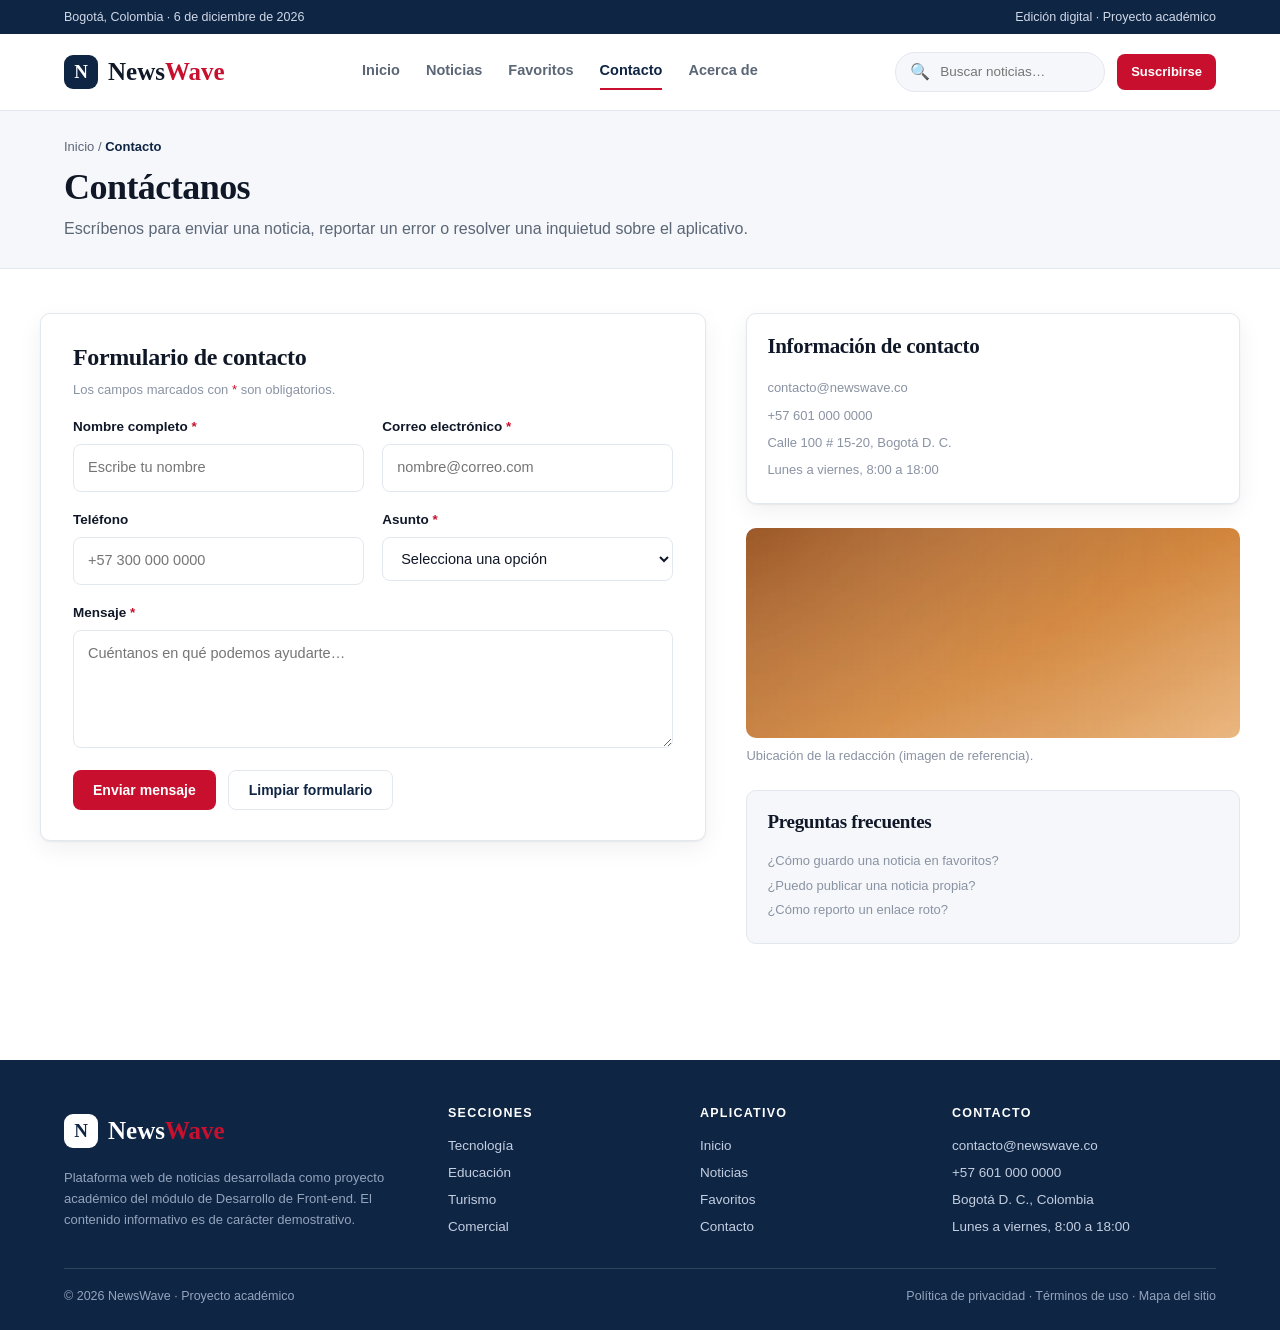
==== contacto.html @ b8cf6453 "Reorganiza la estructura del proyecto y el código JS - Mueve el contenido de newswave-main/ a la raí" ====
<!doctype html>
<html lang="es">
  <head>
    <meta charset="UTF-8" />
    <meta name="viewport" content="width=device-width, initial-scale=1.0" />
    <meta
      name="description"
      content="NewsWave, plataforma web de noticias desarrollada como proyecto academico del modulo de Desarrollo de Front-end."
    />
    <title>NewsWave | Contacto</title>
    <link rel="stylesheet" href="assets/css/styles.css" />
    <script src="data/noticias-respaldo.js" defer></script>
    <script src="assets/js/datos.js" defer></script>
    <script src="assets/js/layout.js" defer></script>
    <script src="assets/js/contacto.js" defer></script>
  </head>
  <body>
    <!-- ============================ Encabezado ============================ -->
    <div class="barra-superior">
      <div class="wrap">
        <span data-fecha-hoy>Bogotá, Colombia</span>
        <span>Edición digital &middot; Proyecto académico</span>
      </div>
    </div>

    <header class="cabecera">
      <div class="wrap">
        <a class="marca" href="index.html">
          <span class="marca__icono">N</span>
          <span class="marca__nombre">News<span>Wave</span></span>
        </a>

        <nav class="menu" id="menu-principal" aria-label="Menú principal">
          <a href="index.html">Inicio</a>
          <a href="noticias.html">Noticias</a>
          <a href="favoritos.html">Favoritos</a>
          <a href="contacto.html" class="activo">Contacto</a>
          <a href="acerca.html">Acerca de</a>
        </nav>

        <div class="acciones-cabecera">
          <form class="buscador-cabecera" role="search">
            <span aria-hidden="true">&#128269;</span>
            <input
              type="search"
              placeholder="Buscar noticias…"
              aria-label="Buscar noticias"
            />
          </form>
          <a
            class="boton boton--primario boton--pequeno boton-suscribirse"
            href="contacto.html"
            >Suscribirse</a
          >
          <button
            class="boton-menu"
            type="button"
            aria-expanded="false"
            aria-controls="menu-principal"
            aria-label="Abrir menú"
          >
            &#9776;
          </button>
        </div>
      </div>
    </header>

    <main>
      <div class="barra-contexto">
        <div class="wrap">
          <p class="ruta">
            <a href="index.html">Inicio</a> / <strong>Contacto</strong>
          </p>
          <h1>Contáctanos</h1>
          <p class="entradilla mt-8">
            Escríbenos para enviar una noticia, reportar un error o resolver una
            inquietud sobre el aplicativo.
          </p>
        </div>
      </div>

      <div class="wrap contacto">
        <form class="formulario" id="formulario-contacto" novalidate>
          <h2 style="font-size: 24px">Formulario de contacto</h2>
          <p class="meta mt-8">
            Los campos marcados con <span style="color: var(--red)">*</span> son
            obligatorios.
          </p>

          <div class="formulario__fila">
            <div class="campo">
              <label for="nombre"
                >Nombre completo <span class="obligatorio">*</span></label
              >
              <input
                type="text"
                id="nombre"
                name="nombre"
                placeholder="Escribe tu nombre"
              />
            </div>
            <div class="campo">
              <label for="correo"
                >Correo electrónico <span class="obligatorio">*</span></label
              >
              <input
                type="email"
                id="correo"
                name="correo"
                placeholder="nombre@correo.com"
              />
            </div>
          </div>

          <div class="formulario__fila">
            <div class="campo">
              <label for="telefono">Teléfono</label>
              <input
                type="tel"
                id="telefono"
                name="telefono"
                placeholder="+57 300 000 0000"
              />
            </div>
            <div class="campo">
              <label for="asunto"
                >Asunto <span class="obligatorio">*</span></label
              >
              <select id="asunto" name="asunto">
                <option value="">Selecciona una opción</option>
                <option>Enviar una noticia</option>
                <option>Reportar un error</option>
                <option>Sugerencias</option>
                <option>Otro</option>
              </select>
            </div>
          </div>

          <div class="campo" style="margin-top: 18px">
            <label for="mensaje"
              >Mensaje <span class="obligatorio">*</span></label
            >
            <textarea
              id="mensaje"
              name="mensaje"
              placeholder="Cuéntanos en qué podemos ayudarte…"
            ></textarea>
          </div>

          <div class="formulario__acciones">
            <button class="boton boton--primario" type="submit">
              Enviar mensaje
            </button>
            <button class="boton boton--claro" type="reset">
              Limpiar formulario
            </button>
          </div>

        </form>

        <div>
          <div class="panel">
            <h3 style="font-size: 21px">Información de contacto</h3>
            <p class="meta mt-16" style="line-height: 2.1">
              contacto@newswave.co<br />
              +57 601 000 0000<br />
              Calle 100 # 15-20, Bogotá D. C.<br />
              Lunes a viernes, 8:00 a 18:00
            </p>
          </div>
          <img
            class="mapa mt-24"
            src="assets/img/noticia-03.jpg"
            alt="Ubicación de la redacción"
          />
          <p class="meta mt-8">
            Ubicación de la redacción (imagen de referencia).
          </p>
          <div class="panel panel--suave mt-24">
            <h3 style="font-size: 19px">Preguntas frecuentes</h3>
            <p class="meta mt-16" style="line-height: 1.9">
              ¿Cómo guardo una noticia en favoritos?<br />
              ¿Puedo publicar una noticia propia?<br />
              ¿Cómo reporto un enlace roto?
            </p>
          </div>
        </div>
      </div>
    </main>

    <!-- ============================== Pie ================================ -->
    <footer class="pie">
      <div class="wrap">
        <div class="pie__columnas">
          <div>
            <a class="marca" href="index.html">
              <span class="marca__icono">N</span>
              <span class="marca__nombre">News<span>Wave</span></span>
            </a>
            <p class="pie__nota">
              Plataforma web de noticias desarrollada como proyecto académico
              del módulo de Desarrollo de Front-end. El contenido informativo es
              de carácter demostrativo.
            </p>
          </div>
          <div>
            <h3>Secciones</h3>
            <ul>
              <li>
                <a href="noticias.html?categoria=tecnologia">Tecnología</a>
              </li>
              <li><a href="noticias.html?categoria=educacion">Educación</a></li>
              <li><a href="noticias.html?categoria=turismo">Turismo</a></li>
              <li><a href="noticias.html?categoria=comercial">Comercial</a></li>
            </ul>
          </div>
          <div>
            <h3>Aplicativo</h3>
            <ul>
              <li><a href="index.html">Inicio</a></li>
              <li><a href="noticias.html">Noticias</a></li>
              <li><a href="favoritos.html">Favoritos</a></li>
              <li><a href="contacto.html">Contacto</a></li>
            </ul>
          </div>
          <div>
            <h3>Contacto</h3>
            <ul>
              <li>contacto@newswave.co</li>
              <li>+57 601 000 0000</li>
              <li>Bogotá D. C., Colombia</li>
              <li>Lunes a viernes, 8:00 a 18:00</li>
            </ul>
          </div>
        </div>
        <div class="pie__final">
          <span
            >&copy; <span data-anio>2026</span> NewsWave &middot; Proyecto
            académico</span
          >
          <span
            >Política de privacidad &middot; Términos de uso &middot; Mapa del
            sitio</span
          >
        </div>
      </div>
    </footer>
  </body>
</html>
---- assets/css/styles.css ----
/* ==========================================================================
   NewsWave - Hoja de estilos principal
   Proyecto academico | Modulo de Desarrollo de Front-end
   Entrega 2: prototipo funcional (HTML, CSS y JavaScript)

   Contenido:
   1. Variables y reset
   2. Utilidades
   3. Encabezado y menu
   4. Pie de pagina
   5. Componentes (botones, etiquetas, tarjetas, formularios)
   6. Vistas (inicio, noticias, detalle, favoritos, contacto, acerca)
   7. Diseno responsivo
   ========================================================================== */

/* -------------------------------------------------- 1. Variables y reset */
:root {
  --navy: #0f2544;
  --navy-700: #1b3963;
  --red: #c8102e;
  --ink: #101828;
  --muted: #5b6676;
  --line: #e3e7ee;
  --bg: #ffffff;
  --soft: #f5f7fa;
  --soft-2: #eef2f7;
  --ok: #1f7a46;
  --ok-bg: #eef9f2;
  --radius: 10px;
  --shadow: 0 1px 2px rgba(16, 24, 40, .06), 0 8px 24px rgba(16, 24, 40, .06);
  --sans: "Segoe UI", Roboto, "Helvetica Neue", Arial, sans-serif;
  --serif: Georgia, "Times New Roman", serif;
  --wrap: 1200px;
}

*,
*::before,
*::after { box-sizing: border-box; }

body,
h1, h2, h3, h4,
p, figure, ul, ol { margin: 0; padding: 0; }

ul { list-style: none; }

body {
  background: var(--bg);
  color: var(--ink);
  font-family: var(--sans);
  font-size: 16px;
  line-height: 1.5;
  -webkit-font-smoothing: antialiased;
}

img { max-width: 100%; display: block; }

a { color: inherit; }

h1, h2, h3 {
  font-family: var(--serif);
  letter-spacing: -.015em;
  line-height: 1.16;
  font-weight: 700;
}

/* -------------------------------------------------------- 2. Utilidades */
.wrap {
  max-width: var(--wrap);
  margin: 0 auto;
  padding: 0 24px;
}

.seccion { padding: 56px 0; }
.seccion--suave { background: var(--soft); }

.mt-8 { margin-top: 8px; }
.mt-16 { margin-top: 16px; }
.mt-24 { margin-top: 24px; }
.mt-40 { margin-top: 40px; }

.oculto { display: none !important; }

.visualmente-oculto {
  position: absolute;
  width: 1px; height: 1px;
  overflow: hidden;
  clip: rect(0 0 0 0);
  white-space: nowrap;
}

.antetitulo {
  font-size: 12px;
  font-weight: 700;
  letter-spacing: .12em;
  text-transform: uppercase;
  color: var(--red);
}

.entradilla {
  color: var(--muted);
  font-size: 16px;
  line-height: 1.6;
}

.meta {
  color: #8a93a3;
  font-size: 13px;
}

.encabezado-seccion {
  display: flex;
  align-items: flex-end;
  justify-content: space-between;
  gap: 16px;
  margin-bottom: 22px;
}

.encabezado-seccion h2 { font-size: 28px; }

.encabezado-seccion a {
  color: var(--navy);
  font-size: 14px;
  font-weight: 700;
  text-decoration: none;
  white-space: nowrap;
}

/* --------------------------------------------- 3. Encabezado y menu */
.barra-superior {
  background: var(--navy);
  color: #cfd9e8;
  font-size: 12.5px;
}

.barra-superior .wrap {
  display: flex;
  justify-content: space-between;
  align-items: center;
  gap: 12px;
  min-height: 34px;
}

.cabecera {
  background: #fff;
  border-bottom: 1px solid var(--line);
  position: sticky;
  top: 0;
  z-index: 20;
}

.cabecera .wrap {
  display: flex;
  align-items: center;
  justify-content: space-between;
  gap: 20px;
  min-height: 76px;
}

.marca {
  display: flex;
  align-items: center;
  gap: 10px;
  text-decoration: none;
  color: var(--ink);
}

.marca__icono {
  width: 34px; height: 34px;
  border-radius: 9px;
  background: var(--navy);
  color: #fff;
  display: flex;
  align-items: center;
  justify-content: center;
  font-family: var(--serif);
  font-weight: 700;
  font-size: 19px;
}

.marca__nombre {
  font-family: var(--serif);
  font-size: 25px;
  font-weight: 700;
}

.marca__nombre span { color: var(--red); }

.menu {
  display: flex;
  gap: 26px;
}

.menu a {
  text-decoration: none;
  color: var(--muted);
  font-size: 14.5px;
  font-weight: 700;
  padding: 6px 0;
  border-bottom: 2px solid transparent;
}

.menu a:hover { color: var(--navy); }

.menu a.activo {
  color: var(--navy);
  border-bottom-color: var(--red);
}

.acciones-cabecera {
  display: flex;
  align-items: center;
  gap: 12px;
}

.buscador-cabecera {
  display: flex;
  align-items: center;
  gap: 8px;
  background: var(--soft);
  border: 1px solid var(--line);
  border-radius: 999px;
  padding: 7px 14px;
  width: 210px;
}

.buscador-cabecera input {
  border: 0;
  background: transparent;
  outline: none;
  font: inherit;
  font-size: 13.5px;
  color: var(--ink);
  width: 100%;
}

.boton-menu {
  display: none;
  border: 1px solid var(--line);
  background: #fff;
  border-radius: 8px;
  padding: 8px 12px;
  font-size: 18px;
  cursor: pointer;
  line-height: 1;
}

/* ------------------------------------------------ 4. Pie de pagina */
.pie {
  background: var(--navy);
  color: #c3cfe1;
  margin-top: 72px;
}

.pie .wrap { padding-top: 46px; padding-bottom: 24px; }

.pie__columnas {
  display: grid;
  grid-template-columns: 1.6fr 1fr 1fr 1.2fr;
  gap: 32px;
}

.pie h3 {
  color: #fff;
  font-family: var(--sans);
  font-size: 12.5px;
  letter-spacing: .1em;
  text-transform: uppercase;
  margin-bottom: 12px;
}

.pie a, .pie li {
  color: #c3cfe1;
  font-size: 13.5px;
  line-height: 2;
  text-decoration: none;
}

.pie a:hover { color: #fff; }

.pie .marca__nombre { color: #fff; }
.pie .marca__icono { background: #fff; color: var(--navy); }

.pie__nota {
  color: #93a4bd;
  font-size: 13px;
  margin-top: 12px;
  line-height: 1.6;
}

.pie__final {
  border-top: 1px solid rgba(255, 255, 255, .14);
  margin-top: 28px;
  padding-top: 18px;
  display: flex;
  justify-content: space-between;
  gap: 12px;
  color: #93a4bd;
  font-size: 12.5px;
}

/* ------------------------------------------------- 5. Componentes */
.boton {
  display: inline-flex;
  align-items: center;
  justify-content: center;
  gap: 8px;
  border: 0;
  border-radius: 8px;
  padding: 11px 20px;
  font-family: var(--sans);
  font-size: 14px;
  font-weight: 700;
  text-decoration: none;
  cursor: pointer;
  white-space: nowrap;
}

.boton--primario { background: var(--red); color: #fff; }
.boton--primario:hover { background: #a80d26; }
.boton--oscuro { background: var(--navy); color: #fff; }
.boton--oscuro:hover { background: #163055; }
.boton--claro { background: #fff; color: var(--navy); border: 1.5px solid var(--line); }
.boton--claro:hover { border-color: #c9d2e0; }
.boton--pequeno { padding: 8px 14px; font-size: 13px; }
.boton--peligro { background: #fff; color: var(--red); border: 1.5px solid #f5c2cb; }
.boton--peligro:hover { background: #fdecef; }

.etiqueta {
  display: inline-block;
  width: fit-content;
  background: var(--soft-2);
  color: var(--navy-700);
  font-size: 11.5px;
  font-weight: 700;
  letter-spacing: .06em;
  text-transform: uppercase;
  padding: 5px 10px;
  border-radius: 5px;
}

.etiqueta--roja { background: #fdecef; color: var(--red); }

/* Tarjeta de noticia */
.rejilla { display: grid; gap: 24px; }
.rejilla--3 { grid-template-columns: repeat(3, 1fr); }
.rejilla--4 { grid-template-columns: repeat(4, 1fr); }

.tarjeta {
  background: #fff;
  border: 1px solid var(--line);
  border-radius: var(--radius);
  overflow: hidden;
  display: flex;
  flex-direction: column;
  box-shadow: var(--shadow);
}

.tarjeta__imagen {
  width: 100%;
  height: 168px;
  object-fit: cover;
  background: var(--soft-2);
}

.tarjeta__cuerpo {
  padding: 16px 18px 18px;
  display: flex;
  flex-direction: column;
  gap: 9px;
  flex: 1;
}

.tarjeta__titulo { font-size: 18.5px; line-height: 1.25; }

.tarjeta__titulo a { text-decoration: none; }
.tarjeta__titulo a:hover { color: var(--navy-700); }

.tarjeta__resumen {
  color: var(--muted);
  font-size: 14px;
  line-height: 1.55;
}

.tarjeta__pie {
  margin-top: auto;
  padding-top: 14px;
  display: flex;
  align-items: center;
  justify-content: space-between;
  gap: 10px;
  border-top: 1px solid var(--line);
}

.tarjeta__pie .meta { white-space: nowrap; }

.tarjeta__acciones {
  display: flex;
  align-items: center;
  gap: 8px;
}

.boton-favorito {
  width: 34px; height: 34px;
  border-radius: 8px;
  border: 1.5px solid var(--line);
  background: #fff;
  color: #9aa3b2;
  font-size: 16px;
  line-height: 1;
  cursor: pointer;
}

.boton-favorito.activo {
  background: #fdecef;
  border-color: #f5c2cb;
  color: var(--red);
}

/* Formularios */
.campo { display: flex; flex-direction: column; gap: 7px; }

.campo label { font-size: 13.5px; font-weight: 700; }
.campo label .obligatorio { color: var(--red); }

.campo input,
.campo select,
.campo textarea {
  border: 1.5px solid var(--line);
  border-radius: 8px;
  padding: 12px 14px;
  font: inherit;
  font-size: 14.5px;
  color: var(--ink);
  background: #fff;
  outline: none;
  width: 100%;
}

.campo input:focus,
.campo select:focus,
.campo textarea:focus { border-color: var(--navy-700); }

.campo textarea { min-height: 118px; resize: vertical; }

.campo--error input,
.campo--error select,
.campo--error textarea { border-color: var(--red); }

.campo__error { color: var(--red); font-size: 12.5px; }

.aviso {
  border-radius: 8px;
  padding: 12px 15px;
  font-size: 13.5px;
  line-height: 1.5;
}

.aviso--error { border: 1.5px solid #f5c2cb; background: #fdecef; color: var(--red); }
.aviso--exito { border: 1.5px solid #b7e3c8; background: var(--ok-bg); color: var(--ok); }

/* Estados de carga y vacio */
.estado {
  border: 1.5px dashed var(--line);
  background: var(--soft);
  border-radius: var(--radius);
  padding: 44px 24px;
  text-align: center;
  color: var(--muted);
}

.estado h3 { font-size: 22px; color: var(--ink); margin-bottom: 8px; }
.estado__icono { font-size: 34px; }
.estado__icono--exito { font-size: 40px; color: var(--ok); }
.estado__texto { max-width: 520px; margin: 8px auto 0; }

/* ----------------------------------------------------- 6. Vistas */
/* Barra de contexto */
.barra-contexto {
  background: var(--soft);
  border-bottom: 1px solid var(--line);
  padding: 26px 0;
}

.ruta { color: var(--muted); font-size: 13px; }
.ruta a { text-decoration: none; }
.ruta strong { color: var(--navy); }
.barra-contexto h1 { font-size: 36px; margin-top: 10px; }

/* Inicio: noticia principal */
.principal {
  background: linear-gradient(180deg, var(--soft) 0%, #fff 100%);
  padding: 52px 0 8px;
}

.principal__grid {
  display: grid;
  grid-template-columns: 1.45fr 1fr;
  gap: 36px;
  align-items: center;
}

.principal h1 { font-size: 46px; margin: 12px 0 14px; }

.principal__acciones { display: flex; gap: 12px; margin-top: 26px; flex-wrap: wrap; }

.principal__cifras {
  display: flex;
  gap: 32px;
  margin-top: 32px;
  padding-top: 22px;
  border-top: 1px solid var(--line);
  flex-wrap: wrap;
}

.principal__cifras strong {
  display: block;
  font-family: var(--serif);
  font-size: 26px;
}

.principal__imagen {
  width: 100%;
  height: 360px;
  object-fit: cover;
  border-radius: var(--radius);
}

.tarjeta-seccion {
  background: #fff;
  border: 1px solid var(--line);
  border-radius: var(--radius);
  box-shadow: var(--shadow);
  padding: 22px;
  text-decoration: none;
  display: block;
}

.tarjeta-seccion:hover { border-color: #c9d2e0; }
.tarjeta-seccion h3 { font-size: 18px; margin: 8px 0; }
.tarjeta-seccion p { color: var(--muted); font-size: 13.5px; }
.tarjeta-seccion__icono { font-size: 26px; }

.bloque-doble {
  display: grid;
  grid-template-columns: 1fr 1fr;
  gap: 36px;
  align-items: center;
}

.testimonio {
  background: #fff;
  border: 1px solid var(--line);
  border-radius: var(--radius);
  box-shadow: var(--shadow);
  padding: 26px;
}

.testimonio p {
  font-family: var(--serif);
  font-size: 19px;
  line-height: 1.55;
  margin-top: 16px;
}

.testimonio__autor { display: flex; align-items: center; gap: 12px; margin-top: 20px; }

.testimonio__avatar {
  width: 42px; height: 42px;
  border-radius: 50%;
  object-fit: cover;
}

/* Noticias: barra de filtros */
.filtros {
  display: flex;
  justify-content: space-between;
  align-items: center;
  gap: 16px;
  flex-wrap: wrap;
  border: 1px solid var(--line);
  border-radius: var(--radius);
  padding: 16px 18px;
  background: #fff;
}

.filtros__categorias { display: flex; gap: 8px; flex-wrap: wrap; }

.chip {
  border: 1px solid var(--line);
  background: var(--soft-2);
  color: var(--navy-700);
  font-size: 12px;
  font-weight: 700;
  letter-spacing: .06em;
  text-transform: uppercase;
  padding: 9px 14px;
  border-radius: 5px;
  cursor: pointer;
  font-family: var(--sans);
}

.chip:hover { border-color: #c9d2e0; }

.chip.activo {
  background: var(--navy);
  border-color: var(--navy);
  color: #fff;
}

.filtros__controles { display: flex; gap: 10px; align-items: center; flex-wrap: wrap; }

.filtros__controles input,
.filtros__controles select {
  border: 1px solid var(--line);
  border-radius: 999px;
  padding: 9px 16px;
  font: inherit;
  font-size: 13.5px;
  background: var(--soft);
  outline: none;
}

.filtros__controles input { width: 230px; }
.filtros__controles input:focus,
.filtros__controles select:focus { border-color: var(--navy-700); }

.paginacion {
  display: flex;
  justify-content: center;
  align-items: center;
  gap: 8px;
  margin-top: 38px;
  flex-wrap: wrap;
}

/* Detalle */
.detalle {
  display: grid;
  grid-template-columns: 1fr 340px;
  gap: 48px;
  align-items: start;
  padding: 40px 0;
}

.detalle h1 { font-size: 42px; margin: 14px 0 16px; }

.detalle__firma {
  display: flex;
  align-items: center;
  justify-content: space-between;
  gap: 16px;
  flex-wrap: wrap;
  border-top: 1px solid var(--line);
  border-bottom: 1px solid var(--line);
  padding: 14px 0;
  margin: 24px 0;
}

.detalle__autor { display: flex; align-items: center; gap: 12px; }
.detalle__acciones { display: flex; gap: 10px; flex-wrap: wrap; }

.detalle__imagen {
  width: 100%;
  max-height: 420px;
  object-fit: cover;
  border-radius: var(--radius);
}

.detalle__cuerpo { font-size: 17px; line-height: 1.75; color: #25303f; margin-top: 26px; }
.detalle__cuerpo p + p { margin-top: 16px; }

.detalle__cita {
  border-left: 4px solid var(--red);
  padding: 6px 0 6px 20px;
  margin: 24px 0;
  font-family: var(--serif);
  font-size: 20px;
  line-height: 1.5;
}

.detalle__tags { display: flex; gap: 8px; flex-wrap: wrap; margin-top: 28px; }

.panel {
  background: #fff;
  border: 1px solid var(--line);
  border-radius: var(--radius);
  box-shadow: var(--shadow);
  padding: 20px;
}

.panel--suave { background: var(--soft); box-shadow: none; }

.panel__titulo {
  font-family: var(--sans);
  font-size: 12.5px;
  letter-spacing: .1em;
  text-transform: uppercase;
  color: var(--muted);
  margin-bottom: 12px;
}

.panel dl { display: grid; grid-template-columns: auto 1fr; gap: 6px 10px; font-size: 13.5px; }
.panel dt { color: var(--muted); }
.panel dd { margin: 0; font-weight: 700; }

.relacionadas { display: flex; flex-direction: column; gap: 14px; margin-top: 14px; }

.relacionada { display: flex; gap: 12px; text-decoration: none; }

.relacionada img {
  width: 92px; height: 68px;
  object-fit: cover;
  border-radius: 8px;
  flex: none;
}

.relacionada h4 {
  font-family: var(--serif);
  font-size: 15.5px;
  line-height: 1.3;
}

/* Favoritos */
.favoritos__barra {
  display: flex;
  justify-content: space-between;
  align-items: center;
  flex-wrap: wrap;
  gap: 12px;
  margin-bottom: 24px;
}

.favoritos__acciones { display: flex; gap: 8px; }

.formulario-crear { display: flex; flex-direction: column; gap: 14px; }

/* Contacto */
.contacto {
  display: grid;
  grid-template-columns: 1.35fr 1fr;
  gap: 40px;
  align-items: start;
  padding: 44px 0;
}

.formulario {
  background: #fff;
  border: 1px solid var(--line);
  border-radius: var(--radius);
  box-shadow: var(--shadow);
  padding: 30px 32px;
}

.formulario__fila {
  display: grid;
  grid-template-columns: 1fr 1fr;
  gap: 18px;
  margin-top: 18px;
}

.formulario__acciones { display: flex; gap: 12px; margin-top: 22px; flex-wrap: wrap; }

.mapa {
  width: 100%;
  height: 210px;
  object-fit: cover;
  border-radius: var(--radius);
}

/* Acerca de */
.texto-largo { max-width: 760px; font-size: 16.5px; line-height: 1.75; color: #25303f; }
.texto-largo h2 { font-size: 24px; margin: 28px 0 10px; }
.texto-largo p + p { margin-top: 14px; }
.texto-largo ul { margin: 10px 0 0 18px; list-style: disc; }
.texto-largo li { margin-bottom: 6px; }

/* ------------------------------------------ 7. Diseno responsivo */
/* Tableta */
@media (max-width: 1024px) {
  .rejilla--4 { grid-template-columns: repeat(2, 1fr); }
  .rejilla--3 { grid-template-columns: repeat(2, 1fr); }
  .principal__grid { grid-template-columns: 1fr; }
  .principal h1 { font-size: 38px; }
  .principal__imagen { height: 280px; }
  .detalle { grid-template-columns: 1fr; gap: 32px; }
  .contacto { grid-template-columns: 1fr; }
  .bloque-doble { grid-template-columns: 1fr; gap: 24px; }
  .pie__columnas { grid-template-columns: 1fr 1fr; gap: 24px; }
  .buscador-cabecera { display: none; }
}

/* Movil */
@media (max-width: 768px) {
  .boton-menu { display: block; }

  .menu {
    display: none;
    position: absolute;
    top: 100%;
    left: 0;
    right: 0;
    background: #fff;
    border-bottom: 1px solid var(--line);
    flex-direction: column;
    gap: 0;
    padding: 8px 24px 16px;
    box-shadow: var(--shadow);
  }

  .menu.abierto { display: flex; }

  .menu a {
    padding: 12px 0;
    border-bottom: 1px solid var(--line);
  }

  .menu a.activo { border-bottom-color: var(--red); }

  .cabecera { position: relative; }
  .cabecera .wrap { min-height: 64px; }
  .barra-superior .wrap { font-size: 11.5px; flex-direction: column; align-items: flex-start; padding-top: 6px; padding-bottom: 6px; }

  .rejilla--3,
  .rejilla--4 { grid-template-columns: 1fr; }

  .principal { padding-top: 32px; }
  .principal h1 { font-size: 30px; }
  .barra-contexto h1 { font-size: 27px; }
  .detalle h1 { font-size: 29px; }
  .seccion { padding: 36px 0; }

  .filtros { padding: 14px; }
  .filtros__controles input { width: 100%; }
  .filtros__controles { width: 100%; }

  .formulario { padding: 22px 18px; }
  .formulario__fila { grid-template-columns: 1fr; }

  .pie__columnas { grid-template-columns: 1fr; }
  .pie__final { flex-direction: column; gap: 6px; }

  .encabezado-seccion { flex-direction: column; align-items: flex-start; }
}
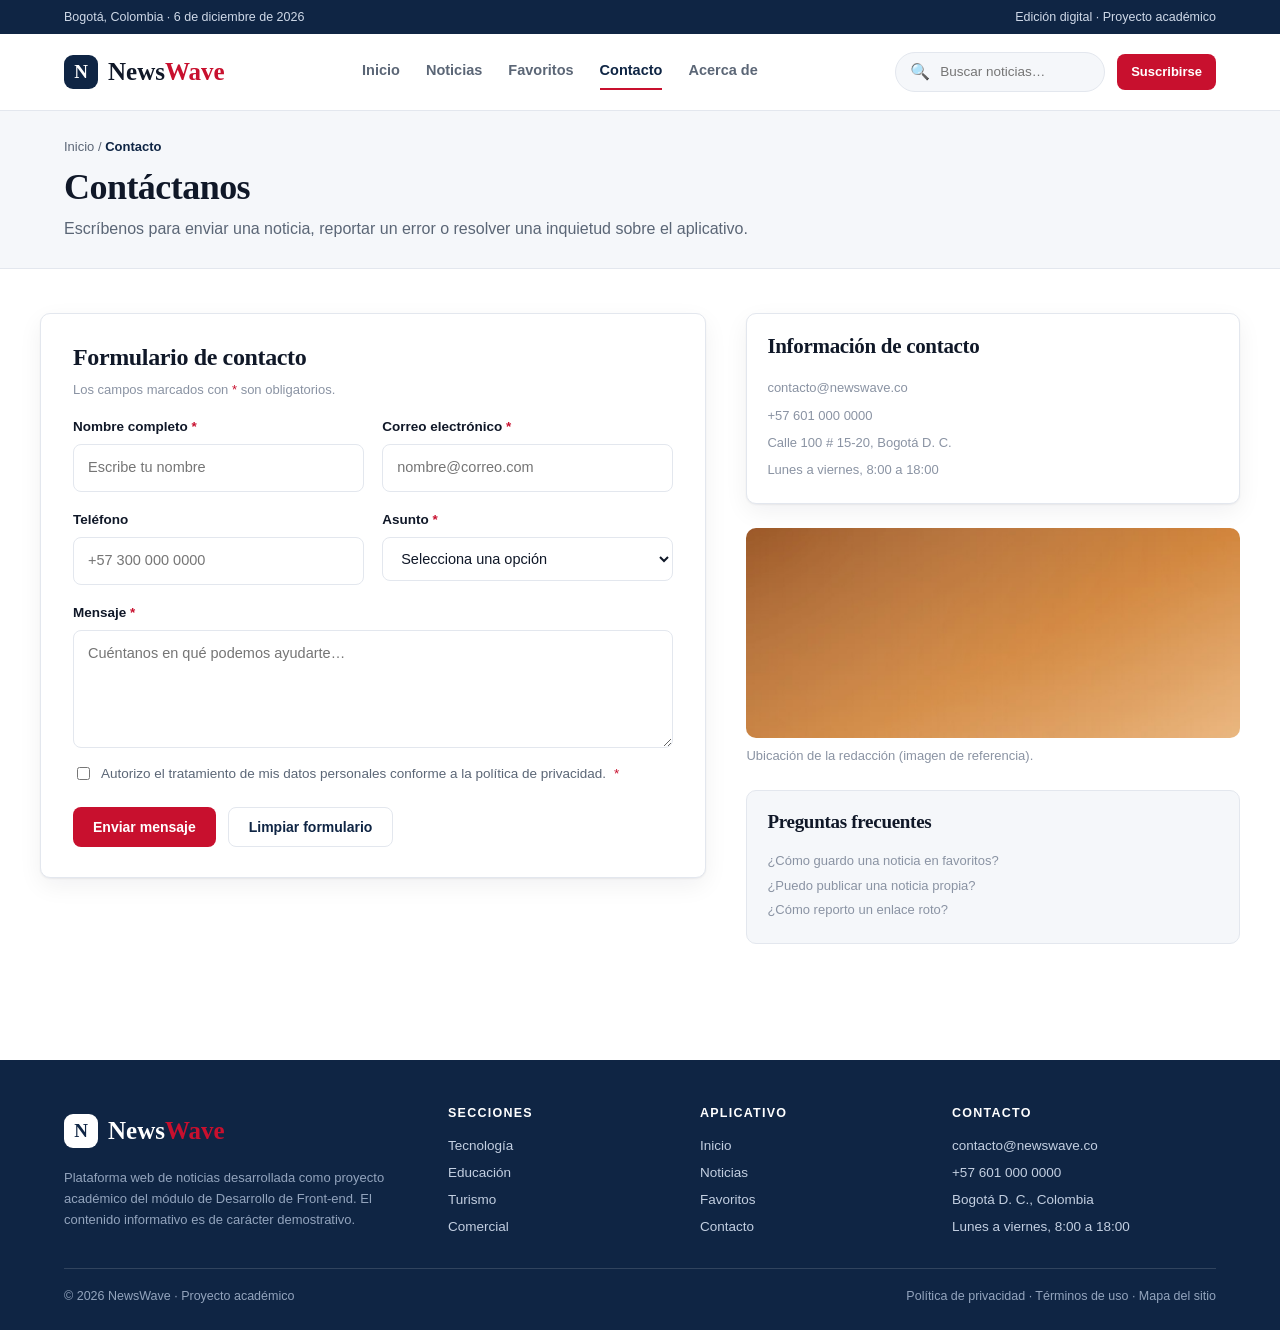
==== commit c5eede4c: "Completa la Entrega 2: política de datos, compartir, estado de favoritos y fecha de actualización" ====
--- a/contacto.html
+++ b/contacto.html
@@ -147,6 +147,14 @@
             ></textarea>
           </div>
 
+          <div class="campo campo--casilla">
+            <label for="politica">
+              <input type="checkbox" id="politica" name="politica" />
+              Autorizo el tratamiento de mis datos personales conforme a la
+              política de privacidad. <span class="obligatorio">*</span>
+            </label>
+          </div>
+
           <div class="formulario__acciones">
             <button class="boton boton--primario" type="submit">
               Enviar mensaje
--- a/assets/css/styles.css
+++ b/assets/css/styles.css
@@ -448,6 +448,18 @@
 
 .campo__error { color: var(--red); font-size: 12.5px; }
 
+.campo--casilla { margin-top: 16px; }
+
+.campo--casilla label {
+  display: flex;
+  align-items: flex-start;
+  gap: 8px;
+  font-weight: 400;
+  color: var(--muted);
+}
+
+.campo--casilla input { width: auto; padding: 0; margin-top: 3px; flex-shrink: 0; }
+
 .aviso {
   border-radius: 8px;
   padding: 12px 15px;
@@ -702,6 +714,7 @@
 .panel dl { display: grid; grid-template-columns: auto 1fr; gap: 6px 10px; font-size: 13.5px; }
 .panel dt { color: var(--muted); }
 .panel dd { margin: 0; font-weight: 700; }
+.panel dd.texto-rojo { color: var(--red); }
 
 .relacionadas { display: flex; flex-direction: column; gap: 14px; margin-top: 14px; }
 
@@ -786,7 +799,12 @@
   .contacto { grid-template-columns: 1fr; }
   .bloque-doble { grid-template-columns: 1fr; gap: 24px; }
   .pie__columnas { grid-template-columns: 1fr 1fr; gap: 24px; }
-  .buscador-cabecera { display: none; }
+
+  /* El buscador pasa a una segunda fila de ancho completo en la cabecera. */
+  .cabecera .wrap { flex-wrap: wrap; row-gap: 10px; padding-bottom: 12px; }
+  .acciones-cabecera { display: contents; }
+  .boton-suscribirse { margin-left: auto; }
+  .buscador-cabecera { order: 1; width: 100%; }
 }
 
 /* Movil */
@@ -817,7 +835,8 @@
   .menu a.activo { border-bottom-color: var(--red); }
 
   .cabecera { position: relative; }
-  .cabecera .wrap { min-height: 64px; }
+  .cabecera .wrap { min-height: 64px; column-gap: 10px; }
+  .marca__nombre { font-size: 21px; }
   .barra-superior .wrap { font-size: 11.5px; flex-direction: column; align-items: flex-start; padding-top: 6px; padding-bottom: 6px; }
 
   .rejilla--3,
